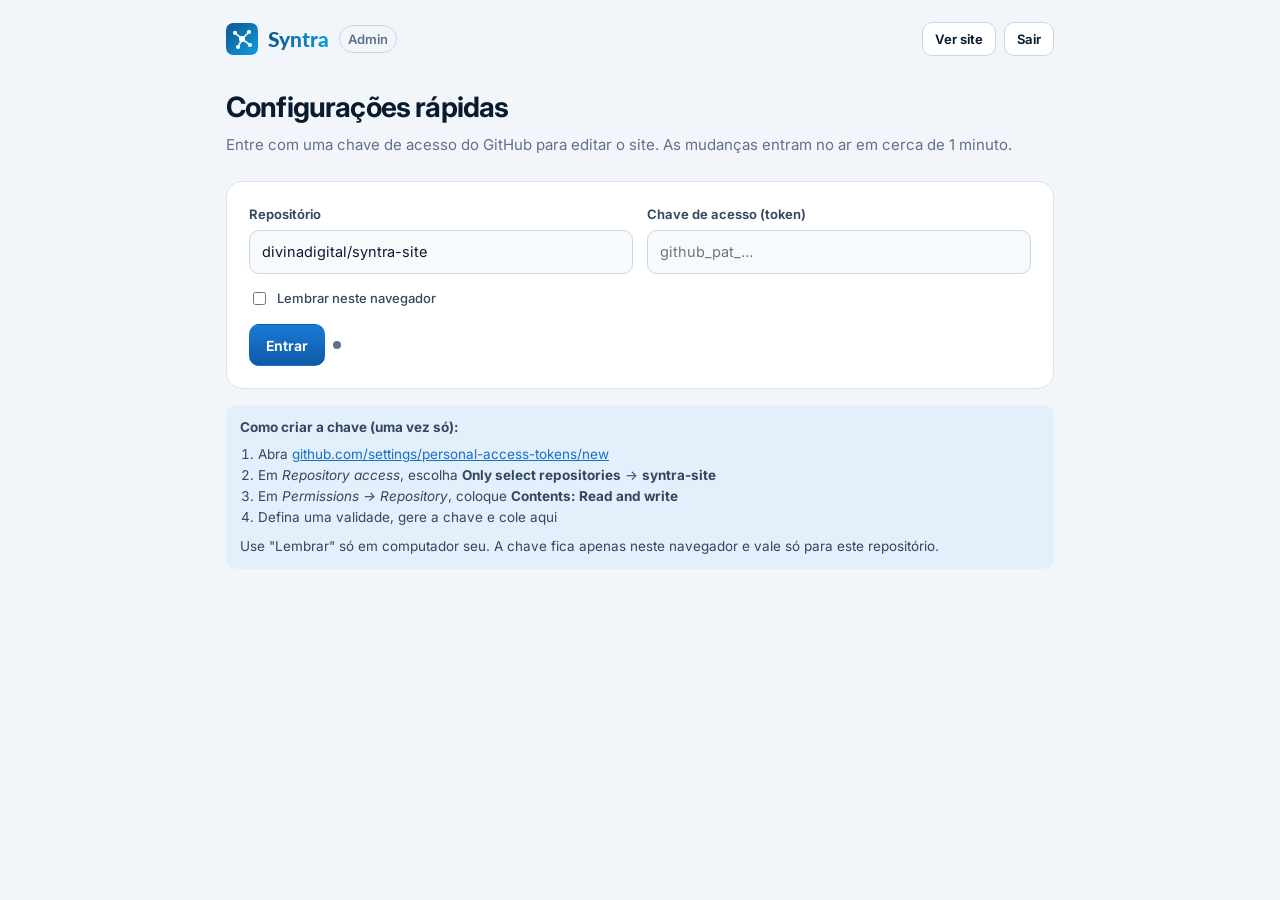
==== admin.html @ 0f1d6b94 "Admin de configurações rápidas (admin.html + config.js) Co-Authored-By: Claude Opus 5.5 <noreply@ant" ====
<!doctype html>
<html lang="pt-BR">
<head>
<meta charset="utf-8">
<meta name="viewport" content="width=device-width, initial-scale=1">
<meta name="robots" content="noindex, nofollow">
<title>Syntra · Configurações</title>
<link rel="icon" href="assets/img/favicon.svg" type="image/svg+xml">
<link rel="preconnect" href="https://fonts.googleapis.com">
<link rel="preconnect" href="https://fonts.gstatic.com" crossorigin>
<link href="https://fonts.googleapis.com/css2?family=Inter:wght@400;500;600;700;800&family=Lato:wght@900&display=swap" rel="stylesheet">
<style>
  /* Painel utilitário: coluna central de cartões por assunto, barra de salvar fixa embaixo */
  :root {
    --bg: #f2f6fb; --surface: #fff; --surface-2: #f7fafd; --ink: #0b1b2e; --ink-2: #33475f; --muted: #607189;
    --line: #dbe4ef; --line-2: #c9d6e6; --accent: #1570c9; --accent-soft: #e3effb;
    --ok: #15803d; --ok-soft: #dcfce7; --warn: #b45309; --warn-soft: #fef3c7; --bad: #dc2626; --bad-soft: #fee2e2;
    --logo-1: #0f568e; --logo-2: #0e9de2;
    --font: "Inter", system-ui, -apple-system, "Segoe UI", Roboto, sans-serif;
    color-scheme: light;
  }
  @media (prefers-color-scheme: dark) { :root:not([data-theme="light"]) {
    --bg: #07111f; --surface: #0e1b2e; --surface-2: #112138; --ink: #e7eef8; --ink-2: #c3d1e3; --muted: #8ea2bb;
    --line: #1c2e46; --line-2: #27405f; --accent: #4b9bf0; --accent-soft: #10294a;
    --ok: #34d399; --ok-soft: #0f2e1d; --warn: #fbbf24; --warn-soft: #33240b; --bad: #f87171; --bad-soft: #3a1515;
    --logo-1: #5aa9ec; --logo-2: #38c3f7; color-scheme: dark; } }
  * { box-sizing: border-box; }
  body { margin: 0; font: 15px/1.55 var(--font); background: var(--bg); color: var(--ink); -webkit-font-smoothing: antialiased; padding-bottom: 96px; }
  a { color: var(--accent); }
  .wrap { max-width: 860px; margin: 0 auto; padding-inline: max(16px, env(safe-area-inset-left, 0px)) max(16px, env(safe-area-inset-right, 0px)); }
  header.top { display: flex; align-items: center; justify-content: space-between; gap: 12px; padding-block: 22px; flex-wrap: wrap; }
  .logo { display: inline-flex; align-items: center; gap: 10px; text-decoration: none; }
  .logo svg { width: 32px; height: 32px; }
  .logo b { font-family: "Lato", var(--font); font-weight: 900; font-size: 21px; background: linear-gradient(90deg, var(--logo-1), var(--logo-2)); -webkit-background-clip: text; background-clip: text; -webkit-text-fill-color: transparent; }
  .logo span { font-size: 13px; font-weight: 600; color: var(--muted); padding: 3px 8px; border: 1px solid var(--line-2); border-radius: 99px; }
  .top-actions { display: flex; gap: 8px; align-items: center; }
  h1 { font-size: 28px; letter-spacing: -0.03em; margin: 8px 0 4px; text-wrap: balance; }
  .sub { color: var(--muted); margin: 0 0 24px; }
  .card { background: var(--surface); border: 1px solid var(--line); border-radius: 16px; padding: 22px; margin-bottom: 16px; }
  .card h2 { font-size: 16px; margin: 0 0 4px; letter-spacing: -0.01em; display: flex; align-items: center; gap: 8px; }
  .card h2 svg { color: var(--accent); }
  .card > p.hint { margin: 0 0 18px; color: var(--muted); font-size: 13.5px; }
  .grid { display: grid; grid-template-columns: 1fr 1fr; gap: 14px; }
  .field { display: grid; gap: 6px; min-width: 0; align-content: start; }
  .field.full { grid-column: 1 / -1; }
  label, .lbl { font-size: 13px; font-weight: 650; color: var(--ink-2); }
  .help { font-size: 12.5px; color: var(--muted); }
  input[type=text], input[type=email], input[type=password], input[type=time], textarea, select {
    width: 100%; font: inherit; font-size: 14.5px; color: var(--ink); background: var(--surface-2); border: 1px solid var(--line-2); border-radius: 10px; padding: 10px 12px; transition: border-color .18s, box-shadow .18s;
  }
  textarea { min-height: 70px; resize: vertical; line-height: 1.45; }
  input:focus, textarea:focus, select:focus { outline: none; border-color: var(--accent); box-shadow: 0 0 0 3px color-mix(in srgb, var(--accent) 22%, transparent); background: var(--surface); }
  input[aria-invalid=true] { border-color: var(--bad); }
  .days { display: flex; flex-wrap: wrap; gap: 6px; }
  .days label, .seg label { position: relative; }
  .days input, .seg input { position: absolute; opacity: 0; }
  .days span, .seg span { display: inline-block; padding: 7px 12px; border: 1px solid var(--line-2); border-radius: 99px; font-size: 13.5px; font-weight: 600; cursor: pointer; color: var(--ink-2); transition: all .18s; }
  .days input:checked + span, .seg input:checked + span { background: var(--accent); border-color: var(--accent); color: #fff; }
  .days input:focus-visible + span, .seg input:focus-visible + span { outline: 2px solid var(--accent); outline-offset: 2px; }
  .toggles { display: grid; gap: 4px; }
  .tg { display: flex; align-items: center; justify-content: space-between; gap: 16px; padding: 12px 0; border-bottom: 1px solid var(--line); }
  .tg:last-child { border-bottom: 0; }
  .tg b { display: block; font-size: 14.5px; }
  .tg small { color: var(--muted); font-size: 13px; }
  .switch { position: relative; width: 44px; height: 26px; flex: none; }
  .switch input { position: absolute; inset: 0; opacity: 0; margin: 0; cursor: pointer; z-index: 1; }
  .switch i { position: absolute; inset: 0; border-radius: 99px; background: var(--line-2); transition: background .2s; }
  .switch i::after { content: ""; position: absolute; top: 3px; left: 3px; width: 20px; height: 20px; border-radius: 50%; background: #fff; box-shadow: 0 1px 3px rgb(0 0 0 / .25); transition: transform .25s cubic-bezier(.22,1,.36,1); }
  .switch input:checked + i { background: var(--accent); }
  .switch input:checked + i::after { transform: translateX(18px); }
  .switch input:focus-visible + i { outline: 2px solid var(--accent); outline-offset: 2px; }
  .btn { display: inline-flex; align-items: center; justify-content: center; gap: 8px; height: 42px; padding: 0 16px; border-radius: 10px; border: 1px solid var(--line-2); background: var(--surface); color: var(--ink); font: inherit; font-weight: 650; font-size: 14px; cursor: pointer; text-decoration: none; transition: border-color .2s, background-color .2s, transform .15s; }
  .btn:hover { border-color: var(--accent); }
  .btn:active { transform: scale(.98); }
  .btn.primary { background: linear-gradient(180deg, #1a7ad6, #0e5aa6); color: #fff; border-color: transparent; }
  .btn.primary:disabled { opacity: .55; cursor: not-allowed; }
  .btn.sm { height: 34px; padding: 0 12px; font-size: 13px; }
  .row { display: flex; gap: 8px; align-items: center; flex-wrap: wrap; }
  .note { font-size: 13.5px; padding: 12px 14px; border-radius: 10px; background: var(--accent-soft); color: var(--ink-2); }
  .note ol { margin: 6px 0 0; padding-left: 18px; }
  .status { font-size: 13.5px; font-weight: 600; display: inline-flex; align-items: center; gap: 8px; }
  .status::before { content: ""; width: 8px; height: 8px; border-radius: 50%; background: var(--muted); }
  .status[data-s=ok]::before { background: var(--ok); }
  .status[data-s=warn]::before { background: var(--warn); }
  .status[data-s=bad]::before { background: var(--bad); }
  .status[data-s=busy]::before { background: var(--accent); animation: pulse 1s infinite; }
  @keyframes pulse { 50% { opacity: .3; } }
  .bar { position: fixed; inset: auto 0 0 0; z-index: 10; background: color-mix(in srgb, var(--surface) 90%, transparent); backdrop-filter: blur(10px); border-top: 1px solid var(--line); padding-bottom: env(safe-area-inset-bottom, 0px); transform: translateY(110%); transition: transform .35s cubic-bezier(.22,1,.36,1); }
  .bar.show { transform: none; }
  .bar .wrap { display: flex; align-items: center; justify-content: space-between; gap: 12px; padding-block: 14px; flex-wrap: wrap; }
  .preview-wa { font-size: 12.5px; color: var(--muted); word-break: break-all; }
  #panel[hidden], #login[hidden] { display: none; }
  @media (max-width: 640px) { .grid { grid-template-columns: 1fr; } h1 { font-size: 24px; } }
  @media (prefers-reduced-motion: reduce) { * { transition: none !important; animation: none !important; } }
</style>
</head>
<body>
<div class="wrap">
  <header class="top">
    <a class="logo" href="./"><svg viewBox="0 0 1024 1024" aria-hidden="true"><defs><linearGradient id="lg" x1="0" y1="0" x2="1" y2="1"><stop offset="0" stop-color="#0f568e"/><stop offset="1" stop-color="#0e9de2"/></linearGradient></defs><rect width="1024" height="1024" rx="232" fill="url(#lg)"/><g stroke="#eaf3fa" stroke-width="54" stroke-linecap="round"><path d="M288 318 512 512M736 288 512 512M384 768 512 512M768 704 512 512"/></g><g fill="#fff"><circle cx="512" cy="512" r="98"/><circle cx="288" cy="318" r="67"/><circle cx="736" cy="288" r="67"/><circle cx="384" cy="768" r="67"/><circle cx="768" cy="704" r="67"/></g></svg><b>Syntra</b><span>Admin</span></a>
    <div class="top-actions">
      <a class="btn sm" href="./" target="_blank" rel="noopener">Ver site</a>
      <button class="btn sm" id="logout" type="button" hidden>Sair</button>
    </div>
  </header>

  <!-- ============ LOGIN ============ -->
  <section id="login">
    <h1>Configurações rápidas</h1>
    <p class="sub">Entre com uma chave de acesso do GitHub para editar o site. As mudanças entram no ar em cerca de 1 minuto.</p>
    <form class="card" id="loginForm" autocomplete="off">
      <div class="grid">
        <div class="field">
          <label for="repo">Repositório</label>
          <input type="text" id="repo" value="divinadigital/syntra-site" spellcheck="false">
        </div>
        <div class="field">
          <label for="token">Chave de acesso (token)</label>
          <input type="password" id="token" placeholder="github_pat_…" spellcheck="false" autocomplete="off">
        </div>
        <div class="field full row">
          <label class="row" style="font-weight:500"><input type="checkbox" id="remember"> Lembrar neste navegador</label>
        </div>
      </div>
      <div class="row" style="margin-top:16px">
        <button class="btn primary" type="submit">Entrar</button>
        <span class="status" id="loginStatus" aria-live="polite"></span>
      </div>
    </form>
    <div class="note">
      <b>Como criar a chave (uma vez só):</b>
      <ol>
        <li>Abra <a href="https://github.com/settings/personal-access-tokens/new" target="_blank" rel="noopener">github.com/settings/personal-access-tokens/new</a></li>
        <li>Em <i>Repository access</i>, escolha <b>Only select repositories</b> → <b>syntra-site</b></li>
        <li>Em <i>Permissions → Repository</i>, coloque <b>Contents: Read and write</b></li>
        <li>Defina uma validade, gere a chave e cole aqui</li>
      </ol>
      <p style="margin:8px 0 0">Use "Lembrar" só em computador seu. A chave fica apenas neste navegador e vale só para este repositório.</p>
    </div>
  </section>

  <!-- ============ PAINEL ============ -->
  <section id="panel" hidden>
    <h1>Configurações rápidas</h1>
    <p class="sub">Altere o que precisar e clique em <b>Publicar</b>. <span class="status" id="loadStatus" aria-live="polite"></span></p>

    <form id="cfg" autocomplete="off">
      <div class="card">
        <h2><svg width="18" height="18" viewBox="0 0 24 24" fill="none" stroke="currentColor" stroke-width="2" stroke-linecap="round"><path d="M7.9 20A9 9 0 1 0 4 16.1L2 22Z"/></svg>Contato</h2>
        <p class="hint">Para onde os botões do site levam o visitante.</p>
        <div class="grid">
          <div class="field">
            <label for="whatsapp">WhatsApp do atendimento</label>
            <input type="text" id="whatsapp" inputmode="numeric" placeholder="554896225170">
            <span class="help" id="waHelp">55 + DDD + número, só dígitos.</span>
          </div>
          <div class="field">
            <label for="email">E-mail de contato</label>
            <input type="email" id="email" placeholder="contato@syntrabrasil.tech">
          </div>
          <div class="field full row">
            <a class="btn sm" id="testWa" href="#" target="_blank" rel="noopener">Testar o WhatsApp</a>
            <span class="help">Abre uma conversa com a mensagem do botão principal.</span>
          </div>
        </div>
      </div>

      <div class="card">
        <h2><svg width="18" height="18" viewBox="0 0 24 24" fill="none" stroke="currentColor" stroke-width="2" stroke-linecap="round"><circle cx="12" cy="12" r="10"/><path d="M12 6v6l4 2"/></svg>Horário de atendimento</h2>
        <p class="hint">Define quando o site mostra "Atendente online" ou "Deixe sua mensagem" (horário de Brasília).</p>
        <div class="grid">
          <div class="field full">
            <span class="lbl" id="daysLbl">Dias</span>
            <div class="days" role="group" aria-labelledby="daysLbl" id="days"></div>
          </div>
          <div class="field"><label for="start">Abre às</label><input type="time" id="start"></div>
          <div class="field"><label for="end">Fecha às</label><input type="time" id="end"></div>
        </div>
      </div>

      <div class="card">
        <h2><svg width="18" height="18" viewBox="0 0 24 24" fill="none" stroke="currentColor" stroke-width="2" stroke-linecap="round"><path d="M21 15a2 2 0 0 1-2 2H7l-4 4V5a2 2 0 0 1 2-2h14a2 2 0 0 1 2 2z"/></svg>Mensagens prontas do WhatsApp</h2>
        <p class="hint">O texto que já vem escrito quando o visitante clica em cada botão. Assim o atendente sabe de onde ele veio.</p>
        <div class="grid" id="messages"></div>
      </div>

      <div class="card">
        <h2><svg width="18" height="18" viewBox="0 0 24 24" fill="none" stroke="currentColor" stroke-width="2" stroke-linecap="round"><path d="M4 7V4h16v3M9 20h6M12 4v16"/></svg>Textos do topo</h2>
        <p class="hint">A primeira coisa que o visitante lê.</p>
        <div class="grid">
          <div class="field full"><label for="eyebrow">Linha acima do título</label><input type="text" id="eyebrow" maxlength="60"></div>
          <div class="field"><label for="title">Título</label><input type="text" id="title" maxlength="60"></div>
          <div class="field"><label for="highlight">Final do título (em destaque)</label><input type="text" id="highlight" maxlength="30"></div>
          <div class="field full"><label for="lead">Subtítulo</label><textarea id="lead" maxlength="260"></textarea></div>
          <div class="field full"><label for="chips">Selos abaixo dos botões</label><input type="text" id="chips"><span class="help">Separe por vírgula. Ex.: Implantação guiada, TISS / TUSS</span></div>
        </div>
      </div>

      <div class="card">
        <h2><svg width="18" height="18" viewBox="0 0 24 24" fill="none" stroke="currentColor" stroke-width="2" stroke-linecap="round"><rect x="2" y="7" width="20" height="10" rx="5"/><circle cx="16" cy="12" r="2"/></svg>Recursos da página</h2>
        <p class="hint">Ligue ou desligue elementos sem mexer no código.</p>
        <div class="toggles" id="features"></div>
        <div class="field" style="margin-top:14px">
          <span class="lbl" id="themeLbl">Tema inicial para quem nunca escolheu</span>
          <div class="seg days" role="radiogroup" aria-labelledby="themeLbl">
            <label><input type="radio" name="theme" value="light"><span>Claro</span></label>
            <label><input type="radio" name="theme" value="dark"><span>Escuro</span></label>
          </div>
        </div>
      </div>
    </form>
  </section>
</div>

<div class="bar" id="bar">
  <div class="wrap">
    <span class="status" id="saveStatus" aria-live="polite">Alterações não publicadas</span>
    <div class="row">
      <button class="btn" type="button" id="discard">Descartar</button>
      <button class="btn primary" type="button" id="publish">Publicar</button>
    </div>
  </div>
</div>

<script>
(function () {
  'use strict';
  var $ = function (id) { return document.getElementById(id); };
  var PATH = 'config.js', BRANCH = 'main';
  var MSG_LABELS = {
    hero: 'Botão principal do topo', nav: 'Botão do menu (topo da página)', modulos: 'Seção Módulos',
    implantacao: 'Seção Implantação', demo: 'Demonstração, Laudos e "Para quem"', faq: 'Dúvidas (FAQ)',
    flutuante: 'Botão flutuante do WhatsApp', 'default': 'Rodapé e demais botões'
  };
  var FEATURES = {
    balloons: ['Balões na prévia do sistema', '"Laudo liberado" e "Alergia não perguntada" sobre a tela do topo.'],
    background: ['Fundo animado (sinapses)', 'Os pontos e linhas que se movem no azul do topo e do contato.'],
    presence: ['Aviso de horário', '"Atendente online" ou "Deixe sua mensagem" conforme o horário.'],
    fab: ['Botão flutuante do WhatsApp', 'O botão verde no canto da tela.']
  };
  var DAYS = ['Seg', 'Ter', 'Qua', 'Qui', 'Sex', 'Sáb', 'Dom'];
  var token = '', repo = '', sha = '', original = null, dirty = false;

  /* ---------- armazenamento (falha sem quebrar) ---------- */
  var store = {
    get: function (k) { try { return sessionStorage.getItem(k) || localStorage.getItem(k); } catch (e) { return null; } },
    set: function (k, v, keep) { try { (keep ? localStorage : sessionStorage).setItem(k, v); } catch (e) {} },
    clear: function (k) { try { sessionStorage.removeItem(k); localStorage.removeItem(k); } catch (e) {} }
  };

  /* ---------- GitHub API ---------- */
  function gh(path, opts) {
    opts = opts || {};
    return fetch('https://api.github.com/repos/' + repo + path, {
      method: opts.method || 'GET',
      headers: { 'Authorization': 'Bearer ' + token, 'Accept': 'application/vnd.github+json', 'X-GitHub-Api-Version': '2022-11-28' },
      body: opts.body ? JSON.stringify(opts.body) : undefined,
      cache: 'no-store'
    }).then(function (r) {
      return r.json().catch(function () { return {}; }).then(function (j) { if (!r.ok) { var e = new Error(j.message || ('HTTP ' + r.status)); e.status = r.status; throw e; } return j; });
    });
  }
  function b64decode(s) { var bin = atob(s.replace(/\s/g, '')); var bytes = new Uint8Array(bin.length); for (var i = 0; i < bin.length; i++) bytes[i] = bin.charCodeAt(i); return new TextDecoder().decode(bytes); }
  function b64encode(str) { var bytes = new TextEncoder().encode(str), bin = ''; for (var i = 0; i < bytes.length; i += 0x8000) bin += String.fromCharCode.apply(null, bytes.subarray(i, i + 0x8000)); return btoa(bin); }
  function parseConfig(src) { var json = src.replace(/^[\s\S]*?=\s*/, '').replace(/;\s*$/, ''); return JSON.parse(json); }
  function serialize(c) { return 'window.SYNTRA_CONFIG = ' + JSON.stringify(c, null, 2) + ';\n'; }

  function setStatus(el, text, s) { el.textContent = text; if (s) el.dataset.s = s; else delete el.dataset.s; }
  function errText(e) {
    if (e.status === 401) return 'Chave inválida ou expirada.';
    if (e.status === 403) return 'A chave não tem permissão de escrita neste repositório.';
    if (e.status === 404) return 'Repositório ou arquivo não encontrado (confira o nome e a permissão da chave).';
    if (e.status === 409) return 'O arquivo mudou enquanto você editava. Recarregue e tente de novo.';
    return 'Erro: ' + e.message;
  }

  /* ---------- montar campos ---------- */
  DAYS.forEach(function (d, i) {
    var l = document.createElement('label');
    l.innerHTML = '<input type="checkbox" value="' + (i + 1) + '"><span>' + d + '</span>';
    $('days').appendChild(l);
  });
  Object.keys(MSG_LABELS).forEach(function (k) {
    var f = document.createElement('div'); f.className = 'field';
    f.innerHTML = '<label for="m-' + k + '"></label><textarea id="m-' + k + '" data-msg="' + k + '" maxlength="300"></textarea>';
    f.querySelector('label').textContent = MSG_LABELS[k];
    $('messages').appendChild(f);
  });
  Object.keys(FEATURES).forEach(function (k) {
    var t = document.createElement('div'); t.className = 'tg';
    t.innerHTML = '<div><b></b><small></small></div><span class="switch"><input type="checkbox" id="f-' + k + '" data-feat="' + k + '"><i></i></span>';
    t.querySelector('b').textContent = FEATURES[k][0]; t.querySelector('small').textContent = FEATURES[k][1];
    t.querySelector('input').setAttribute('aria-label', FEATURES[k][0]);
    $('features').appendChild(t);
  });

  function fill(c) {
    $('whatsapp').value = c.whatsapp || '';
    $('email').value = c.email || '';
    var days = (c.hours && c.hours.days) || [];
    document.querySelectorAll('#days input').forEach(function (i) { i.checked = days.indexOf(+i.value) > -1; });
    $('start').value = (c.hours && c.hours.start) || '08:00';
    $('end').value = (c.hours && c.hours.end) || '18:00';
    document.querySelectorAll('[data-msg]').forEach(function (t) { t.value = (c.messages || {})[t.dataset.msg] || ''; });
    var h = c.hero || {};
    $('eyebrow').value = h.eyebrow || ''; $('title').value = h.title || ''; $('highlight').value = h.highlight || '';
    $('lead').value = h.lead || ''; $('chips').value = (h.chips || []).join(', ');
    document.querySelectorAll('[data-feat]').forEach(function (i) { i.checked = (c.features || {})[i.dataset.feat] !== false; });
    document.querySelectorAll('input[name=theme]').forEach(function (r) { r.checked = r.value === (c.theme || 'light'); });
    updateWa(); setDirty(false);
  }
  function collect() {
    var c = JSON.parse(JSON.stringify(original || {}));
    c.whatsapp = $('whatsapp').value.replace(/\D/g, '');
    c.email = $('email').value.trim();
    c.hours = {
      days: Array.prototype.filter.call(document.querySelectorAll('#days input'), function (i) { return i.checked; }).map(function (i) { return +i.value; }),
      start: $('start').value || '08:00', end: $('end').value || '18:00'
    };
    c.messages = c.messages || {};
    document.querySelectorAll('[data-msg]').forEach(function (t) { c.messages[t.dataset.msg] = t.value.trim(); });
    c.hero = { eyebrow: $('eyebrow').value.trim(), title: $('title').value.trim(), highlight: $('highlight').value.trim(), lead: $('lead').value.trim(),
      chips: $('chips').value.split(',').map(function (s) { return s.trim(); }).filter(Boolean) };
    c.features = {};
    document.querySelectorAll('[data-feat]').forEach(function (i) { c.features[i.dataset.feat] = i.checked; });
    var th = document.querySelector('input[name=theme]:checked'); c.theme = th ? th.value : 'light';
    return c;
  }
  function validate(c) {
    var ok = true;
    var waOk = /^55\d{10,11}$/.test(c.whatsapp);
    $('whatsapp').setAttribute('aria-invalid', String(!waOk));
    if (!waOk) { setStatus($('saveStatus'), 'Confira o WhatsApp: 55 + DDD + número (12 ou 13 dígitos).', 'bad'); $('whatsapp').focus(); ok = false; }
    else if (!c.hours.days.length) { setStatus($('saveStatus'), 'Escolha pelo menos um dia de atendimento.', 'bad'); ok = false; }
    else if (c.hours.start >= c.hours.end) { setStatus($('saveStatus'), 'O horário de fechar precisa ser depois do de abrir.', 'bad'); $('end').focus(); ok = false; }
    return ok;
  }
  function fmtPhone(d) {
    var m = d.match(/^55(\d{2})(\d{4,5})(\d{4})$/);
    return m ? '(' + m[1] + ') ' + m[2] + '-' + m[3] : '';
  }
  function updateWa() {
    var d = $('whatsapp').value.replace(/\D/g, '');
    var f = fmtPhone(d);
    $('waHelp').textContent = f ? 'Número: ' + f : '55 + DDD + número, só dígitos.';
    var msg = (document.querySelector('[data-msg=hero]') || {}).value || '';
    $('testWa').href = 'https://wa.me/' + d + '?text=' + encodeURIComponent(msg);
  }
  function setDirty(v) {
    dirty = v; $('bar').classList.toggle('show', v);
    if (v) setStatus($('saveStatus'), 'Alterações não publicadas', 'warn');
  }

  /* ---------- fluxo ---------- */
  function load() {
    setStatus($('loadStatus'), 'Carregando…', 'busy');
    return gh('/contents/' + PATH + '?ref=' + BRANCH).then(function (j) {
      sha = j.sha; original = parseConfig(b64decode(j.content));
      fill(original);
      setStatus($('loadStatus'), 'Configuração atual carregada.', 'ok');
    });
  }
  function enter() {
    setStatus($('loginStatus'), 'Verificando…', 'busy');
    return gh('').then(function (r) {
      if (!r.permissions || !r.permissions.push) { var e = new Error('sem escrita'); e.status = 403; throw e; }
      $('login').hidden = true; $('panel').hidden = false; $('logout').hidden = false;
      return load();
    }).catch(function (e) {
      $('login').hidden = false; $('panel').hidden = true;
      setStatus($('loginStatus'), errText(e), 'bad');
      store.clear('syntra-admin-token');
    });
  }
  $('loginForm').addEventListener('submit', function (e) {
    e.preventDefault();
    token = $('token').value.trim(); repo = $('repo').value.trim();
    if (!token) { setStatus($('loginStatus'), 'Cole a chave de acesso.', 'bad'); $('token').focus(); return; }
    store.set('syntra-admin-token', token, $('remember').checked);
    store.set('syntra-admin-repo', repo, true);
    $('token').value = '';
    enter();
  });
  $('logout').addEventListener('click', function () {
    store.clear('syntra-admin-token'); token = ''; location.reload();
  });

  $('cfg').addEventListener('input', function (e) { if (e.target.id === 'whatsapp' || e.target.dataset.msg === 'hero') updateWa(); setDirty(true); });
  $('cfg').addEventListener('change', function () { setDirty(true); });
  $('discard').addEventListener('click', function () { if (original) fill(original); });

  $('publish').addEventListener('click', function () {
    var c = collect();
    if (!validate(c)) return;
    var btn = $('publish'); btn.disabled = true;
    setStatus($('saveStatus'), 'Publicando…', 'busy');
    var text = serialize(c);
    gh('/contents/' + PATH, { method: 'PUT', body: { message: 'Admin: atualiza configurações do site', content: b64encode(text), sha: sha, branch: BRANCH } })
      .then(function (r) {
        sha = r.content.sha; original = c; dirty = false;
        setStatus($('saveStatus'), 'Salvo. Atualizando o site (cerca de 1 minuto)…', 'busy');
        return waitLive(text);
      })
      .then(function (live) {
        setStatus($('saveStatus'), live ? 'No ar! Recarregue o site para ver.' : 'Salvo. O site deve atualizar em instantes.', 'ok');
        setTimeout(function () { if (!dirty) $('bar').classList.remove('show'); }, 6000);
      })
      .catch(function (e) { setStatus($('saveStatus'), errText(e), 'bad'); })
      .then(function () { btn.disabled = false; });
  });
  function waitLive(text, tries) {
    tries = tries || 0;
    return fetch('config.js?t=' + Date.now(), { cache: 'no-store' }).then(function (r) { return r.ok ? r.text() : ''; }).catch(function () { return ''; })
      .then(function (t) {
        if (t.trim() === text.trim()) return true;
        if (tries >= 18) return false;
        return new Promise(function (res) { setTimeout(res, 10000); }).then(function () { return waitLive(text, tries + 1); });
      });
  }
  addEventListener('beforeunload', function (e) { if (dirty) { e.preventDefault(); e.returnValue = ''; } });

  /* entra direto se já houver chave salva */
  token = store.get('syntra-admin-token') || '';
  repo = store.get('syntra-admin-repo') || $('repo').value;
  $('repo').value = repo;
  if (token) enter();
})();
</script>
</body>
</html>
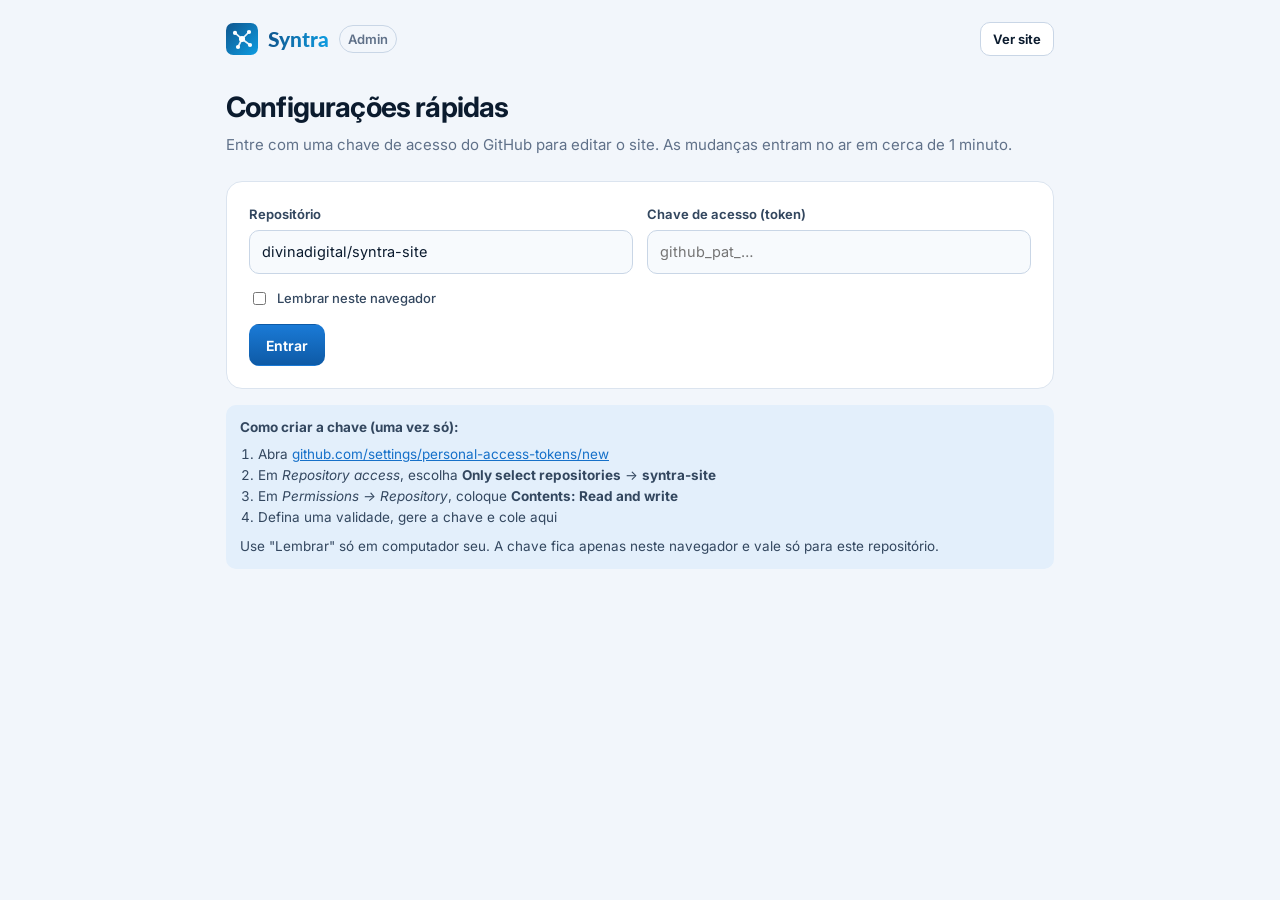
==== commit c26bb9d7: "Admin: esconde 'Sair' antes do login e o ponto de status vazio Co-Authored-By: Claude Opus 5.5 <nore" ====
--- a/admin.html
+++ b/admin.html
@@ -89,7 +89,8 @@
   .bar.show { transform: none; }
   .bar .wrap { display: flex; align-items: center; justify-content: space-between; gap: 12px; padding-block: 14px; flex-wrap: wrap; }
   .preview-wa { font-size: 12.5px; color: var(--muted); word-break: break-all; }
-  #panel[hidden], #login[hidden] { display: none; }
+  [hidden] { display: none !important; }
+  .status:empty::before { display: none; }
   @media (max-width: 640px) { .grid { grid-template-columns: 1fr; } h1 { font-size: 24px; } }
   @media (prefers-reduced-motion: reduce) { * { transition: none !important; animation: none !important; } }
 </style>
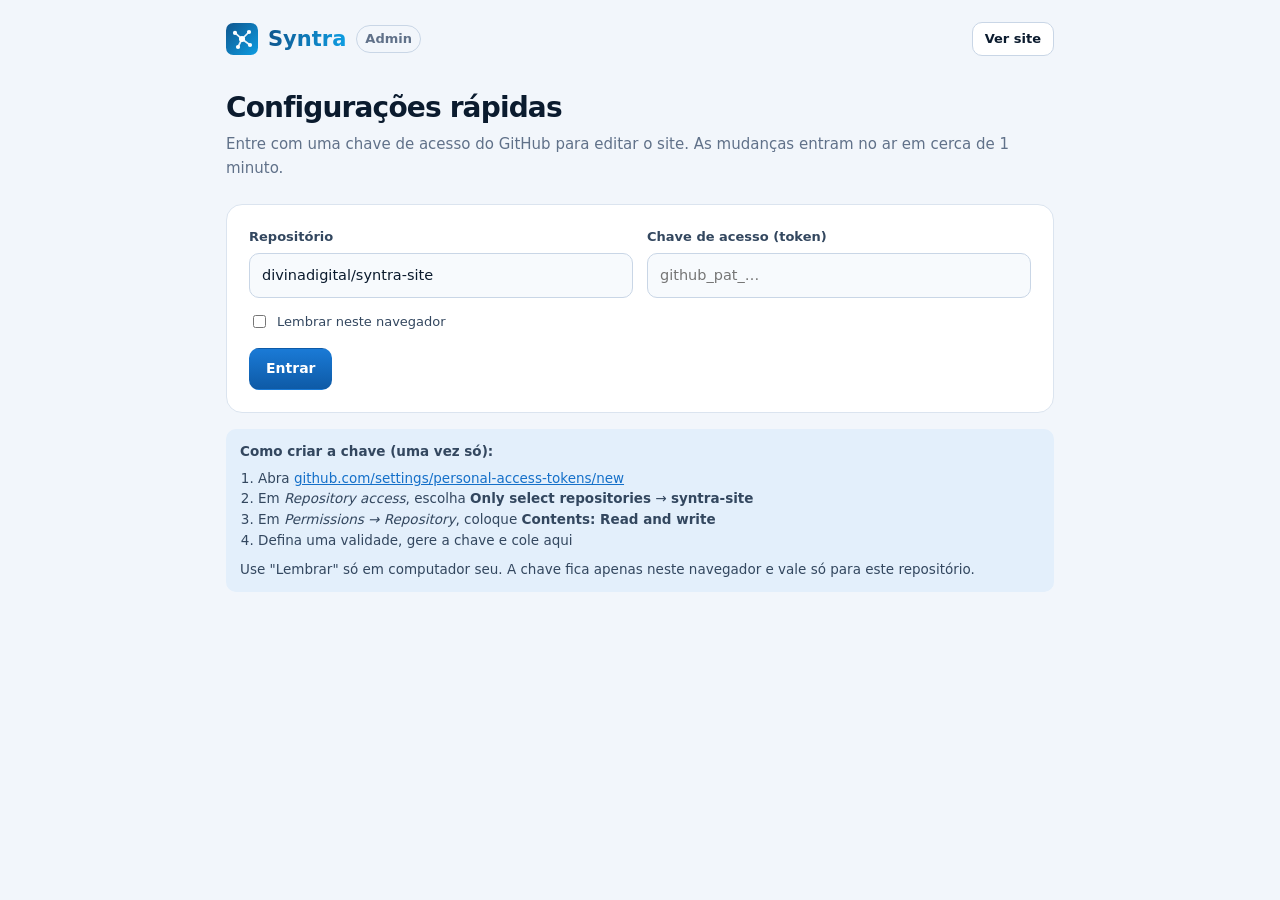
==== commit e80d3009: "Usabilidade, SEO e segurança - CSP sem scripts inline (boot.js), admin em arquivos separados com CSP" ====
--- a/admin.html
+++ b/admin.html
@@ -3,97 +3,16 @@
 <head>
 <meta charset="utf-8">
 <meta name="viewport" content="width=device-width, initial-scale=1">
+<!-- Segurança: só scripts e estilos do próprio site; conexões só com o site e a API do GitHub. -->
+<meta http-equiv="Content-Security-Policy" content="default-src 'none'; script-src 'self'; style-src 'self' https://fonts.googleapis.com; font-src https://fonts.gstatic.com; img-src 'self'; connect-src 'self' https://api.github.com; base-uri 'none'; form-action 'none'">
+<meta name="referrer" content="no-referrer">
 <meta name="robots" content="noindex, nofollow">
 <title>Syntra · Configurações</title>
 <link rel="icon" href="assets/img/favicon.svg" type="image/svg+xml">
 <link rel="preconnect" href="https://fonts.googleapis.com">
 <link rel="preconnect" href="https://fonts.gstatic.com" crossorigin>
 <link href="https://fonts.googleapis.com/css2?family=Inter:wght@400;500;600;700;800&family=Lato:wght@900&display=swap" rel="stylesheet">
-<style>
-  /* Painel utilitário: coluna central de cartões por assunto, barra de salvar fixa embaixo */
-  :root {
-    --bg: #f2f6fb; --surface: #fff; --surface-2: #f7fafd; --ink: #0b1b2e; --ink-2: #33475f; --muted: #607189;
-    --line: #dbe4ef; --line-2: #c9d6e6; --accent: #1570c9; --accent-soft: #e3effb;
-    --ok: #15803d; --ok-soft: #dcfce7; --warn: #b45309; --warn-soft: #fef3c7; --bad: #dc2626; --bad-soft: #fee2e2;
-    --logo-1: #0f568e; --logo-2: #0e9de2;
-    --font: "Inter", system-ui, -apple-system, "Segoe UI", Roboto, sans-serif;
-    color-scheme: light;
-  }
-  @media (prefers-color-scheme: dark) { :root:not([data-theme="light"]) {
-    --bg: #07111f; --surface: #0e1b2e; --surface-2: #112138; --ink: #e7eef8; --ink-2: #c3d1e3; --muted: #8ea2bb;
-    --line: #1c2e46; --line-2: #27405f; --accent: #4b9bf0; --accent-soft: #10294a;
-    --ok: #34d399; --ok-soft: #0f2e1d; --warn: #fbbf24; --warn-soft: #33240b; --bad: #f87171; --bad-soft: #3a1515;
-    --logo-1: #5aa9ec; --logo-2: #38c3f7; color-scheme: dark; } }
-  * { box-sizing: border-box; }
-  body { margin: 0; font: 15px/1.55 var(--font); background: var(--bg); color: var(--ink); -webkit-font-smoothing: antialiased; padding-bottom: 96px; }
-  a { color: var(--accent); }
-  .wrap { max-width: 860px; margin: 0 auto; padding-inline: max(16px, env(safe-area-inset-left, 0px)) max(16px, env(safe-area-inset-right, 0px)); }
-  header.top { display: flex; align-items: center; justify-content: space-between; gap: 12px; padding-block: 22px; flex-wrap: wrap; }
-  .logo { display: inline-flex; align-items: center; gap: 10px; text-decoration: none; }
-  .logo svg { width: 32px; height: 32px; }
-  .logo b { font-family: "Lato", var(--font); font-weight: 900; font-size: 21px; background: linear-gradient(90deg, var(--logo-1), var(--logo-2)); -webkit-background-clip: text; background-clip: text; -webkit-text-fill-color: transparent; }
-  .logo span { font-size: 13px; font-weight: 600; color: var(--muted); padding: 3px 8px; border: 1px solid var(--line-2); border-radius: 99px; }
-  .top-actions { display: flex; gap: 8px; align-items: center; }
-  h1 { font-size: 28px; letter-spacing: -0.03em; margin: 8px 0 4px; text-wrap: balance; }
-  .sub { color: var(--muted); margin: 0 0 24px; }
-  .card { background: var(--surface); border: 1px solid var(--line); border-radius: 16px; padding: 22px; margin-bottom: 16px; }
-  .card h2 { font-size: 16px; margin: 0 0 4px; letter-spacing: -0.01em; display: flex; align-items: center; gap: 8px; }
-  .card h2 svg { color: var(--accent); }
-  .card > p.hint { margin: 0 0 18px; color: var(--muted); font-size: 13.5px; }
-  .grid { display: grid; grid-template-columns: 1fr 1fr; gap: 14px; }
-  .field { display: grid; gap: 6px; min-width: 0; align-content: start; }
-  .field.full { grid-column: 1 / -1; }
-  label, .lbl { font-size: 13px; font-weight: 650; color: var(--ink-2); }
-  .help { font-size: 12.5px; color: var(--muted); }
-  input[type=text], input[type=email], input[type=password], input[type=time], textarea, select {
-    width: 100%; font: inherit; font-size: 14.5px; color: var(--ink); background: var(--surface-2); border: 1px solid var(--line-2); border-radius: 10px; padding: 10px 12px; transition: border-color .18s, box-shadow .18s;
-  }
-  textarea { min-height: 70px; resize: vertical; line-height: 1.45; }
-  input:focus, textarea:focus, select:focus { outline: none; border-color: var(--accent); box-shadow: 0 0 0 3px color-mix(in srgb, var(--accent) 22%, transparent); background: var(--surface); }
-  input[aria-invalid=true] { border-color: var(--bad); }
-  .days { display: flex; flex-wrap: wrap; gap: 6px; }
-  .days label, .seg label { position: relative; }
-  .days input, .seg input { position: absolute; opacity: 0; }
-  .days span, .seg span { display: inline-block; padding: 7px 12px; border: 1px solid var(--line-2); border-radius: 99px; font-size: 13.5px; font-weight: 600; cursor: pointer; color: var(--ink-2); transition: all .18s; }
-  .days input:checked + span, .seg input:checked + span { background: var(--accent); border-color: var(--accent); color: #fff; }
-  .days input:focus-visible + span, .seg input:focus-visible + span { outline: 2px solid var(--accent); outline-offset: 2px; }
-  .toggles { display: grid; gap: 4px; }
-  .tg { display: flex; align-items: center; justify-content: space-between; gap: 16px; padding: 12px 0; border-bottom: 1px solid var(--line); }
-  .tg:last-child { border-bottom: 0; }
-  .tg b { display: block; font-size: 14.5px; }
-  .tg small { color: var(--muted); font-size: 13px; }
-  .switch { position: relative; width: 44px; height: 26px; flex: none; }
-  .switch input { position: absolute; inset: 0; opacity: 0; margin: 0; cursor: pointer; z-index: 1; }
-  .switch i { position: absolute; inset: 0; border-radius: 99px; background: var(--line-2); transition: background .2s; }
-  .switch i::after { content: ""; position: absolute; top: 3px; left: 3px; width: 20px; height: 20px; border-radius: 50%; background: #fff; box-shadow: 0 1px 3px rgb(0 0 0 / .25); transition: transform .25s cubic-bezier(.22,1,.36,1); }
-  .switch input:checked + i { background: var(--accent); }
-  .switch input:checked + i::after { transform: translateX(18px); }
-  .switch input:focus-visible + i { outline: 2px solid var(--accent); outline-offset: 2px; }
-  .btn { display: inline-flex; align-items: center; justify-content: center; gap: 8px; height: 42px; padding: 0 16px; border-radius: 10px; border: 1px solid var(--line-2); background: var(--surface); color: var(--ink); font: inherit; font-weight: 650; font-size: 14px; cursor: pointer; text-decoration: none; transition: border-color .2s, background-color .2s, transform .15s; }
-  .btn:hover { border-color: var(--accent); }
-  .btn:active { transform: scale(.98); }
-  .btn.primary { background: linear-gradient(180deg, #1a7ad6, #0e5aa6); color: #fff; border-color: transparent; }
-  .btn.primary:disabled { opacity: .55; cursor: not-allowed; }
-  .btn.sm { height: 34px; padding: 0 12px; font-size: 13px; }
-  .row { display: flex; gap: 8px; align-items: center; flex-wrap: wrap; }
-  .note { font-size: 13.5px; padding: 12px 14px; border-radius: 10px; background: var(--accent-soft); color: var(--ink-2); }
-  .note ol { margin: 6px 0 0; padding-left: 18px; }
-  .status { font-size: 13.5px; font-weight: 600; display: inline-flex; align-items: center; gap: 8px; }
-  .status::before { content: ""; width: 8px; height: 8px; border-radius: 50%; background: var(--muted); }
-  .status[data-s=ok]::before { background: var(--ok); }
-  .status[data-s=warn]::before { background: var(--warn); }
-  .status[data-s=bad]::before { background: var(--bad); }
-  .status[data-s=busy]::before { background: var(--accent); animation: pulse 1s infinite; }
-  @keyframes pulse { 50% { opacity: .3; } }
-  .bar { position: fixed; inset: auto 0 0 0; z-index: 10; background: color-mix(in srgb, var(--surface) 90%, transparent); backdrop-filter: blur(10px); border-top: 1px solid var(--line); padding-bottom: env(safe-area-inset-bottom, 0px); transform: translateY(110%); transition: transform .35s cubic-bezier(.22,1,.36,1); }
-  .bar.show { transform: none; }
-  .bar .wrap { display: flex; align-items: center; justify-content: space-between; gap: 12px; padding-block: 14px; flex-wrap: wrap; }
-  .preview-wa { font-size: 12.5px; color: var(--muted); word-break: break-all; }
-  [hidden] { display: none !important; }
-  .status:empty::before { display: none; }
-  @media (max-width: 640px) { .grid { grid-template-columns: 1fr; } h1 { font-size: 24px; } }
-  @media (prefers-reduced-motion: reduce) { * { transition: none !important; animation: none !important; } }
-</style>
+<link rel="stylesheet" href="assets/css/admin.css?v=1">
 </head>
 <body>
 <div class="wrap">
@@ -120,10 +39,10 @@
           <input type="password" id="token" placeholder="github_pat_…" spellcheck="false" autocomplete="off">
         </div>
         <div class="field full row">
-          <label class="row" style="font-weight:500"><input type="checkbox" id="remember"> Lembrar neste navegador</label>
+          <label class="row plain"><input type="checkbox" id="remember"> Lembrar neste navegador</label>
         </div>
       </div>
-      <div class="row" style="margin-top:16px">
+      <div class="row mt">
         <button class="btn primary" type="submit">Entrar</button>
         <span class="status" id="loginStatus" aria-live="polite"></span>
       </div>
@@ -136,7 +55,7 @@
         <li>Em <i>Permissions → Repository</i>, coloque <b>Contents: Read and write</b></li>
         <li>Defina uma validade, gere a chave e cole aqui</li>
       </ol>
-      <p style="margin:8px 0 0">Use "Lembrar" só em computador seu. A chave fica apenas neste navegador e vale só para este repositório.</p>
+      <p>Use "Lembrar" só em computador seu. A chave fica apenas neste navegador e vale só para este repositório.</p>
     </div>
   </section>
 
@@ -201,11 +120,12 @@
         <h2><svg width="18" height="18" viewBox="0 0 24 24" fill="none" stroke="currentColor" stroke-width="2" stroke-linecap="round"><rect x="2" y="7" width="20" height="10" rx="5"/><circle cx="16" cy="12" r="2"/></svg>Recursos da página</h2>
         <p class="hint">Ligue ou desligue elementos sem mexer no código.</p>
         <div class="toggles" id="features"></div>
-        <div class="field" style="margin-top:14px">
+        <div class="field mt">
           <span class="lbl" id="themeLbl">Tema inicial para quem nunca escolheu</span>
-          <div class="seg days" role="radiogroup" aria-labelledby="themeLbl">
+          <div class="days" role="radiogroup" aria-labelledby="themeLbl">
             <label><input type="radio" name="theme" value="light"><span>Claro</span></label>
             <label><input type="radio" name="theme" value="dark"><span>Escuro</span></label>
+            <label><input type="radio" name="theme" value="auto"><span>Automático (segue o aparelho)</span></label>
           </div>
         </div>
       </div>
@@ -223,209 +143,6 @@
   </div>
 </div>
 
-<script>
-(function () {
-  'use strict';
-  var $ = function (id) { return document.getElementById(id); };
-  var PATH = 'config.js', BRANCH = 'main';
-  var MSG_LABELS = {
-    hero: 'Botão principal do topo', nav: 'Botão do menu (topo da página)', modulos: 'Seção Módulos',
-    implantacao: 'Seção Implantação', demo: 'Demonstração, Laudos e "Para quem"', faq: 'Dúvidas (FAQ)',
-    flutuante: 'Botão flutuante do WhatsApp', 'default': 'Rodapé e demais botões'
-  };
-  var FEATURES = {
-    balloons: ['Balões na prévia do sistema', '"Laudo liberado" e "Alergia não perguntada" sobre a tela do topo.'],
-    background: ['Fundo animado (sinapses)', 'Os pontos e linhas que se movem no azul do topo e do contato.'],
-    presence: ['Aviso de horário', '"Atendente online" ou "Deixe sua mensagem" conforme o horário.'],
-    fab: ['Botão flutuante do WhatsApp', 'O botão verde no canto da tela.']
-  };
-  var DAYS = ['Seg', 'Ter', 'Qua', 'Qui', 'Sex', 'Sáb', 'Dom'];
-  var token = '', repo = '', sha = '', original = null, dirty = false;
-
-  /* ---------- armazenamento (falha sem quebrar) ---------- */
-  var store = {
-    get: function (k) { try { return sessionStorage.getItem(k) || localStorage.getItem(k); } catch (e) { return null; } },
-    set: function (k, v, keep) { try { (keep ? localStorage : sessionStorage).setItem(k, v); } catch (e) {} },
-    clear: function (k) { try { sessionStorage.removeItem(k); localStorage.removeItem(k); } catch (e) {} }
-  };
-
-  /* ---------- GitHub API ---------- */
-  function gh(path, opts) {
-    opts = opts || {};
-    return fetch('https://api.github.com/repos/' + repo + path, {
-      method: opts.method || 'GET',
-      headers: { 'Authorization': 'Bearer ' + token, 'Accept': 'application/vnd.github+json', 'X-GitHub-Api-Version': '2022-11-28' },
-      body: opts.body ? JSON.stringify(opts.body) : undefined,
-      cache: 'no-store'
-    }).then(function (r) {
-      return r.json().catch(function () { return {}; }).then(function (j) { if (!r.ok) { var e = new Error(j.message || ('HTTP ' + r.status)); e.status = r.status; throw e; } return j; });
-    });
-  }
-  function b64decode(s) { var bin = atob(s.replace(/\s/g, '')); var bytes = new Uint8Array(bin.length); for (var i = 0; i < bin.length; i++) bytes[i] = bin.charCodeAt(i); return new TextDecoder().decode(bytes); }
-  function b64encode(str) { var bytes = new TextEncoder().encode(str), bin = ''; for (var i = 0; i < bytes.length; i += 0x8000) bin += String.fromCharCode.apply(null, bytes.subarray(i, i + 0x8000)); return btoa(bin); }
-  function parseConfig(src) { var json = src.replace(/^[\s\S]*?=\s*/, '').replace(/;\s*$/, ''); return JSON.parse(json); }
-  function serialize(c) { return 'window.SYNTRA_CONFIG = ' + JSON.stringify(c, null, 2) + ';\n'; }
-
-  function setStatus(el, text, s) { el.textContent = text; if (s) el.dataset.s = s; else delete el.dataset.s; }
-  function errText(e) {
-    if (e.status === 401) return 'Chave inválida ou expirada.';
-    if (e.status === 403) return 'A chave não tem permissão de escrita neste repositório.';
-    if (e.status === 404) return 'Repositório ou arquivo não encontrado (confira o nome e a permissão da chave).';
-    if (e.status === 409) return 'O arquivo mudou enquanto você editava. Recarregue e tente de novo.';
-    return 'Erro: ' + e.message;
-  }
-
-  /* ---------- montar campos ---------- */
-  DAYS.forEach(function (d, i) {
-    var l = document.createElement('label');
-    l.innerHTML = '<input type="checkbox" value="' + (i + 1) + '"><span>' + d + '</span>';
-    $('days').appendChild(l);
-  });
-  Object.keys(MSG_LABELS).forEach(function (k) {
-    var f = document.createElement('div'); f.className = 'field';
-    f.innerHTML = '<label for="m-' + k + '"></label><textarea id="m-' + k + '" data-msg="' + k + '" maxlength="300"></textarea>';
-    f.querySelector('label').textContent = MSG_LABELS[k];
-    $('messages').appendChild(f);
-  });
-  Object.keys(FEATURES).forEach(function (k) {
-    var t = document.createElement('div'); t.className = 'tg';
-    t.innerHTML = '<div><b></b><small></small></div><span class="switch"><input type="checkbox" id="f-' + k + '" data-feat="' + k + '"><i></i></span>';
-    t.querySelector('b').textContent = FEATURES[k][0]; t.querySelector('small').textContent = FEATURES[k][1];
-    t.querySelector('input').setAttribute('aria-label', FEATURES[k][0]);
-    $('features').appendChild(t);
-  });
-
-  function fill(c) {
-    $('whatsapp').value = c.whatsapp || '';
-    $('email').value = c.email || '';
-    var days = (c.hours && c.hours.days) || [];
-    document.querySelectorAll('#days input').forEach(function (i) { i.checked = days.indexOf(+i.value) > -1; });
-    $('start').value = (c.hours && c.hours.start) || '08:00';
-    $('end').value = (c.hours && c.hours.end) || '18:00';
-    document.querySelectorAll('[data-msg]').forEach(function (t) { t.value = (c.messages || {})[t.dataset.msg] || ''; });
-    var h = c.hero || {};
-    $('eyebrow').value = h.eyebrow || ''; $('title').value = h.title || ''; $('highlight').value = h.highlight || '';
-    $('lead').value = h.lead || ''; $('chips').value = (h.chips || []).join(', ');
-    document.querySelectorAll('[data-feat]').forEach(function (i) { i.checked = (c.features || {})[i.dataset.feat] !== false; });
-    document.querySelectorAll('input[name=theme]').forEach(function (r) { r.checked = r.value === (c.theme || 'light'); });
-    updateWa(); setDirty(false);
-  }
-  function collect() {
-    var c = JSON.parse(JSON.stringify(original || {}));
-    c.whatsapp = $('whatsapp').value.replace(/\D/g, '');
-    c.email = $('email').value.trim();
-    c.hours = {
-      days: Array.prototype.filter.call(document.querySelectorAll('#days input'), function (i) { return i.checked; }).map(function (i) { return +i.value; }),
-      start: $('start').value || '08:00', end: $('end').value || '18:00'
-    };
-    c.messages = c.messages || {};
-    document.querySelectorAll('[data-msg]').forEach(function (t) { c.messages[t.dataset.msg] = t.value.trim(); });
-    c.hero = { eyebrow: $('eyebrow').value.trim(), title: $('title').value.trim(), highlight: $('highlight').value.trim(), lead: $('lead').value.trim(),
-      chips: $('chips').value.split(',').map(function (s) { return s.trim(); }).filter(Boolean) };
-    c.features = {};
-    document.querySelectorAll('[data-feat]').forEach(function (i) { c.features[i.dataset.feat] = i.checked; });
-    var th = document.querySelector('input[name=theme]:checked'); c.theme = th ? th.value : 'light';
-    return c;
-  }
-  function validate(c) {
-    var ok = true;
-    var waOk = /^55\d{10,11}$/.test(c.whatsapp);
-    $('whatsapp').setAttribute('aria-invalid', String(!waOk));
-    if (!waOk) { setStatus($('saveStatus'), 'Confira o WhatsApp: 55 + DDD + número (12 ou 13 dígitos).', 'bad'); $('whatsapp').focus(); ok = false; }
-    else if (!c.hours.days.length) { setStatus($('saveStatus'), 'Escolha pelo menos um dia de atendimento.', 'bad'); ok = false; }
-    else if (c.hours.start >= c.hours.end) { setStatus($('saveStatus'), 'O horário de fechar precisa ser depois do de abrir.', 'bad'); $('end').focus(); ok = false; }
-    return ok;
-  }
-  function fmtPhone(d) {
-    var m = d.match(/^55(\d{2})(\d{4,5})(\d{4})$/);
-    return m ? '(' + m[1] + ') ' + m[2] + '-' + m[3] : '';
-  }
-  function updateWa() {
-    var d = $('whatsapp').value.replace(/\D/g, '');
-    var f = fmtPhone(d);
-    $('waHelp').textContent = f ? 'Número: ' + f : '55 + DDD + número, só dígitos.';
-    var msg = (document.querySelector('[data-msg=hero]') || {}).value || '';
-    $('testWa').href = 'https://wa.me/' + d + '?text=' + encodeURIComponent(msg);
-  }
-  function setDirty(v) {
-    dirty = v; $('bar').classList.toggle('show', v);
-    if (v) setStatus($('saveStatus'), 'Alterações não publicadas', 'warn');
-  }
-
-  /* ---------- fluxo ---------- */
-  function load() {
-    setStatus($('loadStatus'), 'Carregando…', 'busy');
-    return gh('/contents/' + PATH + '?ref=' + BRANCH).then(function (j) {
-      sha = j.sha; original = parseConfig(b64decode(j.content));
-      fill(original);
-      setStatus($('loadStatus'), 'Configuração atual carregada.', 'ok');
-    });
-  }
-  function enter() {
-    setStatus($('loginStatus'), 'Verificando…', 'busy');
-    return gh('').then(function (r) {
-      if (!r.permissions || !r.permissions.push) { var e = new Error('sem escrita'); e.status = 403; throw e; }
-      $('login').hidden = true; $('panel').hidden = false; $('logout').hidden = false;
-      return load();
-    }).catch(function (e) {
-      $('login').hidden = false; $('panel').hidden = true;
-      setStatus($('loginStatus'), errText(e), 'bad');
-      store.clear('syntra-admin-token');
-    });
-  }
-  $('loginForm').addEventListener('submit', function (e) {
-    e.preventDefault();
-    token = $('token').value.trim(); repo = $('repo').value.trim();
-    if (!token) { setStatus($('loginStatus'), 'Cole a chave de acesso.', 'bad'); $('token').focus(); return; }
-    store.set('syntra-admin-token', token, $('remember').checked);
-    store.set('syntra-admin-repo', repo, true);
-    $('token').value = '';
-    enter();
-  });
-  $('logout').addEventListener('click', function () {
-    store.clear('syntra-admin-token'); token = ''; location.reload();
-  });
-
-  $('cfg').addEventListener('input', function (e) { if (e.target.id === 'whatsapp' || e.target.dataset.msg === 'hero') updateWa(); setDirty(true); });
-  $('cfg').addEventListener('change', function () { setDirty(true); });
-  $('discard').addEventListener('click', function () { if (original) fill(original); });
-
-  $('publish').addEventListener('click', function () {
-    var c = collect();
-    if (!validate(c)) return;
-    var btn = $('publish'); btn.disabled = true;
-    setStatus($('saveStatus'), 'Publicando…', 'busy');
-    var text = serialize(c);
-    gh('/contents/' + PATH, { method: 'PUT', body: { message: 'Admin: atualiza configurações do site', content: b64encode(text), sha: sha, branch: BRANCH } })
-      .then(function (r) {
-        sha = r.content.sha; original = c; dirty = false;
-        setStatus($('saveStatus'), 'Salvo. Atualizando o site (cerca de 1 minuto)…', 'busy');
-        return waitLive(text);
-      })
-      .then(function (live) {
-        setStatus($('saveStatus'), live ? 'No ar! Recarregue o site para ver.' : 'Salvo. O site deve atualizar em instantes.', 'ok');
-        setTimeout(function () { if (!dirty) $('bar').classList.remove('show'); }, 6000);
-      })
-      .catch(function (e) { setStatus($('saveStatus'), errText(e), 'bad'); })
-      .then(function () { btn.disabled = false; });
-  });
-  function waitLive(text, tries) {
-    tries = tries || 0;
-    return fetch('config.js?t=' + Date.now(), { cache: 'no-store' }).then(function (r) { return r.ok ? r.text() : ''; }).catch(function () { return ''; })
-      .then(function (t) {
-        if (t.trim() === text.trim()) return true;
-        if (tries >= 18) return false;
-        return new Promise(function (res) { setTimeout(res, 10000); }).then(function () { return waitLive(text, tries + 1); });
-      });
-  }
-  addEventListener('beforeunload', function (e) { if (dirty) { e.preventDefault(); e.returnValue = ''; } });
-
-  /* entra direto se já houver chave salva */
-  token = store.get('syntra-admin-token') || '';
-  repo = store.get('syntra-admin-repo') || $('repo').value;
-  $('repo').value = repo;
-  if (token) enter();
-})();
-</script>
+<script src="assets/js/admin.js?v=1"></script>
 </body>
 </html>
--- a/assets/css/admin.css
+++ b/assets/css/admin.css
@@ -0,0 +1,86 @@
+/* Painel utilitário: coluna central de cartões por assunto, barra de salvar fixa embaixo */
+:root {
+  --bg: #f2f6fb; --surface: #fff; --surface-2: #f7fafd; --ink: #0b1b2e; --ink-2: #33475f; --muted: #607189;
+  --line: #dbe4ef; --line-2: #c9d6e6; --accent: #1570c9; --accent-soft: #e3effb;
+  --ok: #15803d; --ok-soft: #dcfce7; --warn: #b45309; --warn-soft: #fef3c7; --bad: #dc2626; --bad-soft: #fee2e2;
+  --logo-1: #0f568e; --logo-2: #0e9de2;
+  --font: "Inter", system-ui, -apple-system, "Segoe UI", Roboto, sans-serif;
+  color-scheme: light;
+}
+@media (prefers-color-scheme: dark) { :root:not([data-theme="light"]) {
+  --bg: #07111f; --surface: #0e1b2e; --surface-2: #112138; --ink: #e7eef8; --ink-2: #c3d1e3; --muted: #8ea2bb;
+  --line: #1c2e46; --line-2: #27405f; --accent: #4b9bf0; --accent-soft: #10294a;
+  --ok: #34d399; --ok-soft: #0f2e1d; --warn: #fbbf24; --warn-soft: #33240b; --bad: #f87171; --bad-soft: #3a1515;
+  --logo-1: #5aa9ec; --logo-2: #38c3f7; color-scheme: dark; } }
+* { box-sizing: border-box; }
+[hidden] { display: none !important; }
+body { margin: 0; font: 15px/1.55 var(--font); background: var(--bg); color: var(--ink); -webkit-font-smoothing: antialiased; padding-bottom: 96px; }
+a { color: var(--accent); }
+.wrap { max-width: 860px; margin: 0 auto; padding-inline: max(16px, env(safe-area-inset-left, 0px)) max(16px, env(safe-area-inset-right, 0px)); }
+header.top { display: flex; align-items: center; justify-content: space-between; gap: 12px; padding-block: 22px; flex-wrap: wrap; }
+.logo { display: inline-flex; align-items: center; gap: 10px; text-decoration: none; }
+.logo svg { width: 32px; height: 32px; }
+.logo b { font-family: "Lato", var(--font); font-weight: 900; font-size: 21px; background: linear-gradient(90deg, var(--logo-1), var(--logo-2)); -webkit-background-clip: text; background-clip: text; -webkit-text-fill-color: transparent; }
+.logo span { font-size: 13px; font-weight: 600; color: var(--muted); padding: 3px 8px; border: 1px solid var(--line-2); border-radius: 99px; }
+.top-actions { display: flex; gap: 8px; align-items: center; }
+h1 { font-size: 28px; letter-spacing: -0.03em; margin: 8px 0 4px; text-wrap: balance; }
+.sub { color: var(--muted); margin: 0 0 24px; }
+.card { background: var(--surface); border: 1px solid var(--line); border-radius: 16px; padding: 22px; margin-bottom: 16px; }
+.card h2 { font-size: 16px; margin: 0 0 4px; letter-spacing: -0.01em; display: flex; align-items: center; gap: 8px; }
+.card h2 svg { color: var(--accent); }
+.card > p.hint { margin: 0 0 18px; color: var(--muted); font-size: 13.5px; }
+.grid { display: grid; grid-template-columns: 1fr 1fr; gap: 14px; }
+.field { display: grid; gap: 6px; min-width: 0; align-content: start; }
+.field.full { grid-column: 1 / -1; }
+.field.mt { margin-top: 14px; }
+label, .lbl { font-size: 13px; font-weight: 650; color: var(--ink-2); }
+label.plain { font-weight: 500; }
+.help { font-size: 12.5px; color: var(--muted); }
+input[type=text], input[type=email], input[type=password], input[type=time], textarea, select {
+  width: 100%; font: inherit; font-size: 14.5px; color: var(--ink); background: var(--surface-2); border: 1px solid var(--line-2); border-radius: 10px; padding: 10px 12px; transition: border-color .18s, box-shadow .18s;
+}
+textarea { min-height: 70px; resize: vertical; line-height: 1.45; }
+input:focus, textarea:focus, select:focus { outline: none; border-color: var(--accent); box-shadow: 0 0 0 3px color-mix(in srgb, var(--accent) 22%, transparent); background: var(--surface); }
+input[aria-invalid=true] { border-color: var(--bad); }
+.days { display: flex; flex-wrap: wrap; gap: 6px; }
+.days label { position: relative; }
+.days input { position: absolute; opacity: 0; }
+.days span { display: inline-block; padding: 7px 12px; border: 1px solid var(--line-2); border-radius: 99px; font-size: 13.5px; font-weight: 600; cursor: pointer; color: var(--ink-2); transition: all .18s; }
+.days input:checked + span { background: var(--accent); border-color: var(--accent); color: #fff; }
+.days input:focus-visible + span { outline: 2px solid var(--accent); outline-offset: 2px; }
+.toggles { display: grid; gap: 4px; }
+.tg { display: flex; align-items: center; justify-content: space-between; gap: 16px; padding: 12px 0; border-bottom: 1px solid var(--line); }
+.tg:last-child { border-bottom: 0; }
+.tg b { display: block; font-size: 14.5px; }
+.tg small { color: var(--muted); font-size: 13px; }
+.switch { position: relative; width: 44px; height: 26px; flex: none; }
+.switch input { position: absolute; inset: 0; opacity: 0; margin: 0; cursor: pointer; z-index: 1; }
+.switch i { position: absolute; inset: 0; border-radius: 99px; background: var(--line-2); transition: background .2s; }
+.switch i::after { content: ""; position: absolute; top: 3px; left: 3px; width: 20px; height: 20px; border-radius: 50%; background: #fff; box-shadow: 0 1px 3px rgb(0 0 0 / .25); transition: transform .25s cubic-bezier(.22,1,.36,1); }
+.switch input:checked + i { background: var(--accent); }
+.switch input:checked + i::after { transform: translateX(18px); }
+.switch input:focus-visible + i { outline: 2px solid var(--accent); outline-offset: 2px; }
+.btn { display: inline-flex; align-items: center; justify-content: center; gap: 8px; height: 42px; padding: 0 16px; border-radius: 10px; border: 1px solid var(--line-2); background: var(--surface); color: var(--ink); font: inherit; font-weight: 650; font-size: 14px; cursor: pointer; text-decoration: none; transition: border-color .2s, background-color .2s, transform .15s; }
+.btn:hover { border-color: var(--accent); }
+.btn:active { transform: scale(.98); }
+.btn.primary { background: linear-gradient(180deg, #1a7ad6, #0e5aa6); color: #fff; border-color: transparent; }
+.btn.primary:disabled { opacity: .55; cursor: not-allowed; }
+.btn.sm { height: 34px; padding: 0 12px; font-size: 13px; }
+.row { display: flex; gap: 8px; align-items: center; flex-wrap: wrap; }
+.row.mt { margin-top: 16px; }
+.note { font-size: 13.5px; padding: 12px 14px; border-radius: 10px; background: var(--accent-soft); color: var(--ink-2); }
+.note ol { margin: 6px 0 0; padding-left: 18px; }
+.note p { margin: 8px 0 0; }
+.status { font-size: 13.5px; font-weight: 600; display: inline-flex; align-items: center; gap: 8px; }
+.status::before { content: ""; width: 8px; height: 8px; border-radius: 50%; background: var(--muted); flex: none; }
+.status:empty::before { display: none; }
+.status[data-s=ok]::before { background: var(--ok); }
+.status[data-s=warn]::before { background: var(--warn); }
+.status[data-s=bad]::before { background: var(--bad); }
+.status[data-s=busy]::before { background: var(--accent); animation: pulse 1s infinite; }
+@keyframes pulse { 50% { opacity: .3; } }
+.bar { position: fixed; inset: auto 0 0 0; z-index: 10; background: color-mix(in srgb, var(--surface) 90%, transparent); backdrop-filter: blur(10px); border-top: 1px solid var(--line); padding-bottom: env(safe-area-inset-bottom, 0px); transform: translateY(110%); transition: transform .35s cubic-bezier(.22,1,.36,1); }
+.bar.show { transform: none; }
+.bar .wrap { display: flex; align-items: center; justify-content: space-between; gap: 12px; padding-block: 14px; flex-wrap: wrap; }
+@media (max-width: 640px) { .grid { grid-template-columns: 1fr; } h1 { font-size: 24px; } }
+@media (prefers-reduced-motion: reduce) { * { transition: none !important; animation: none !important; } }
